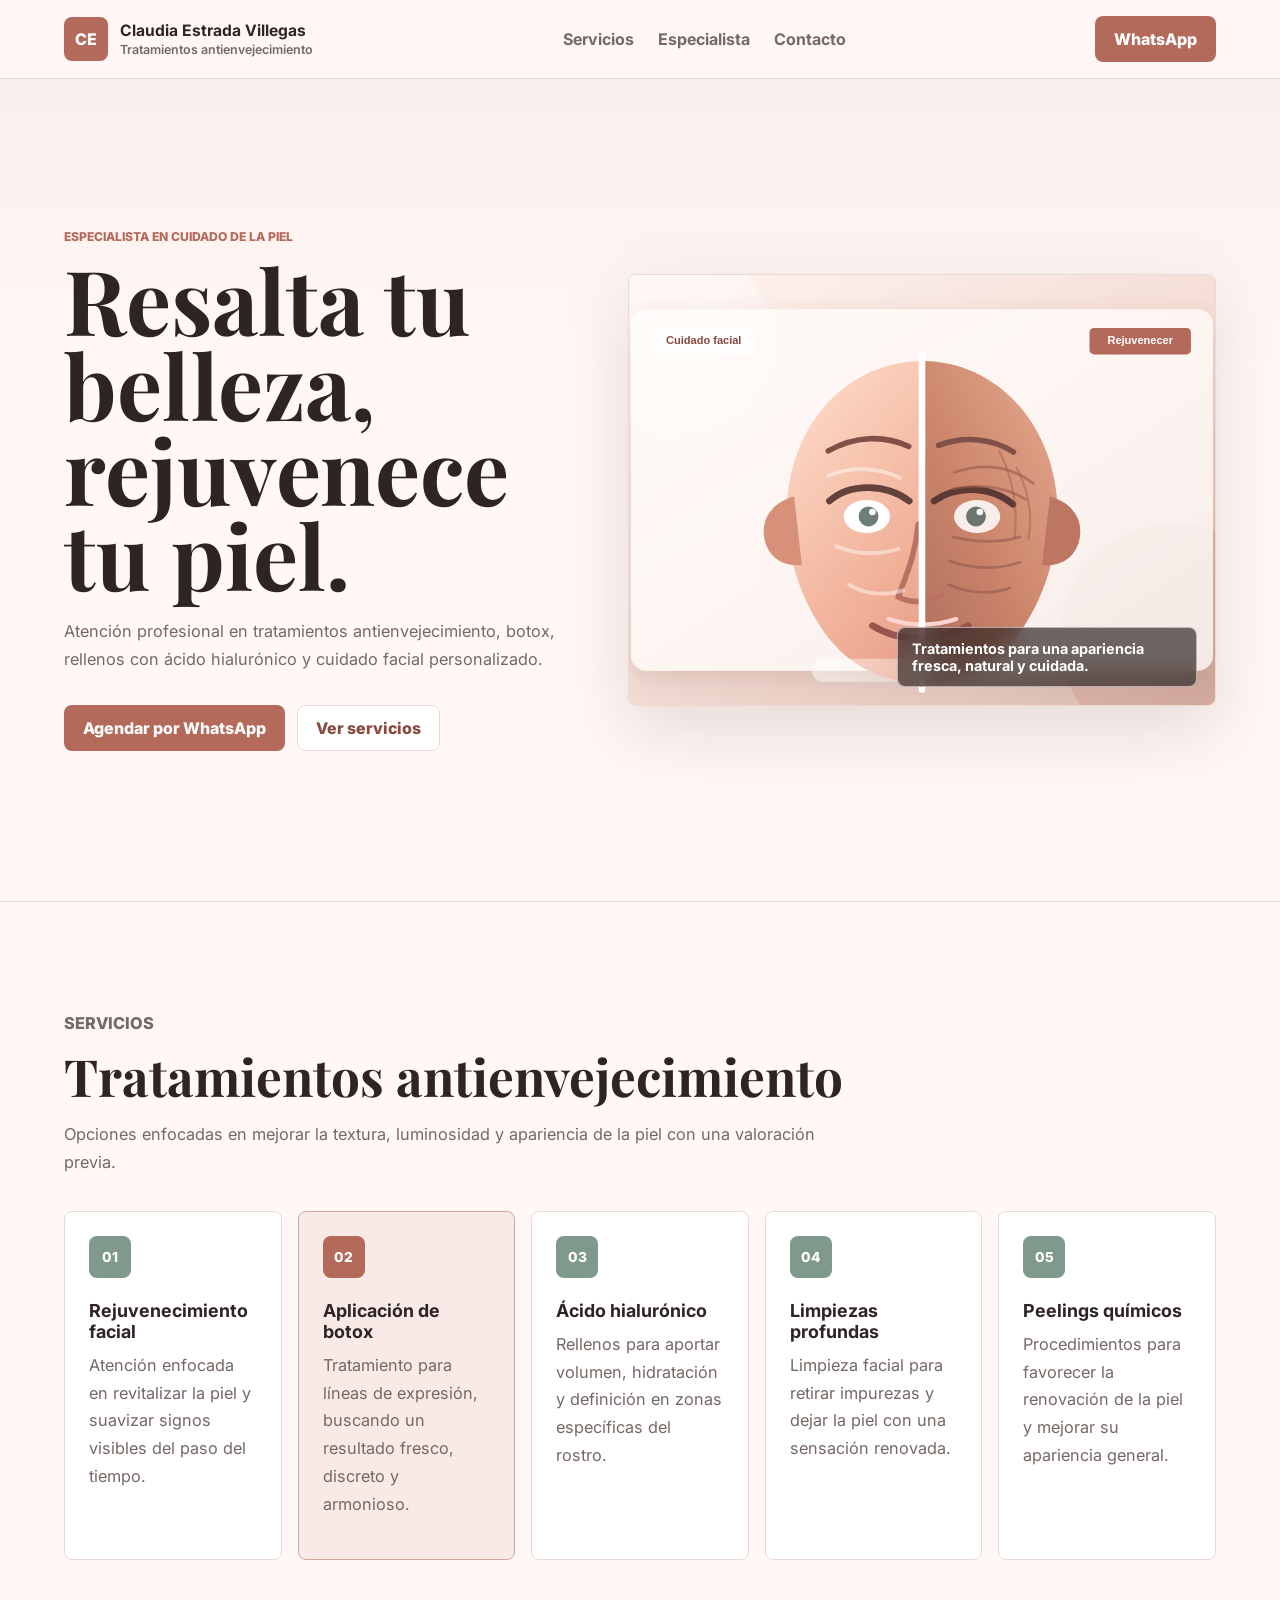
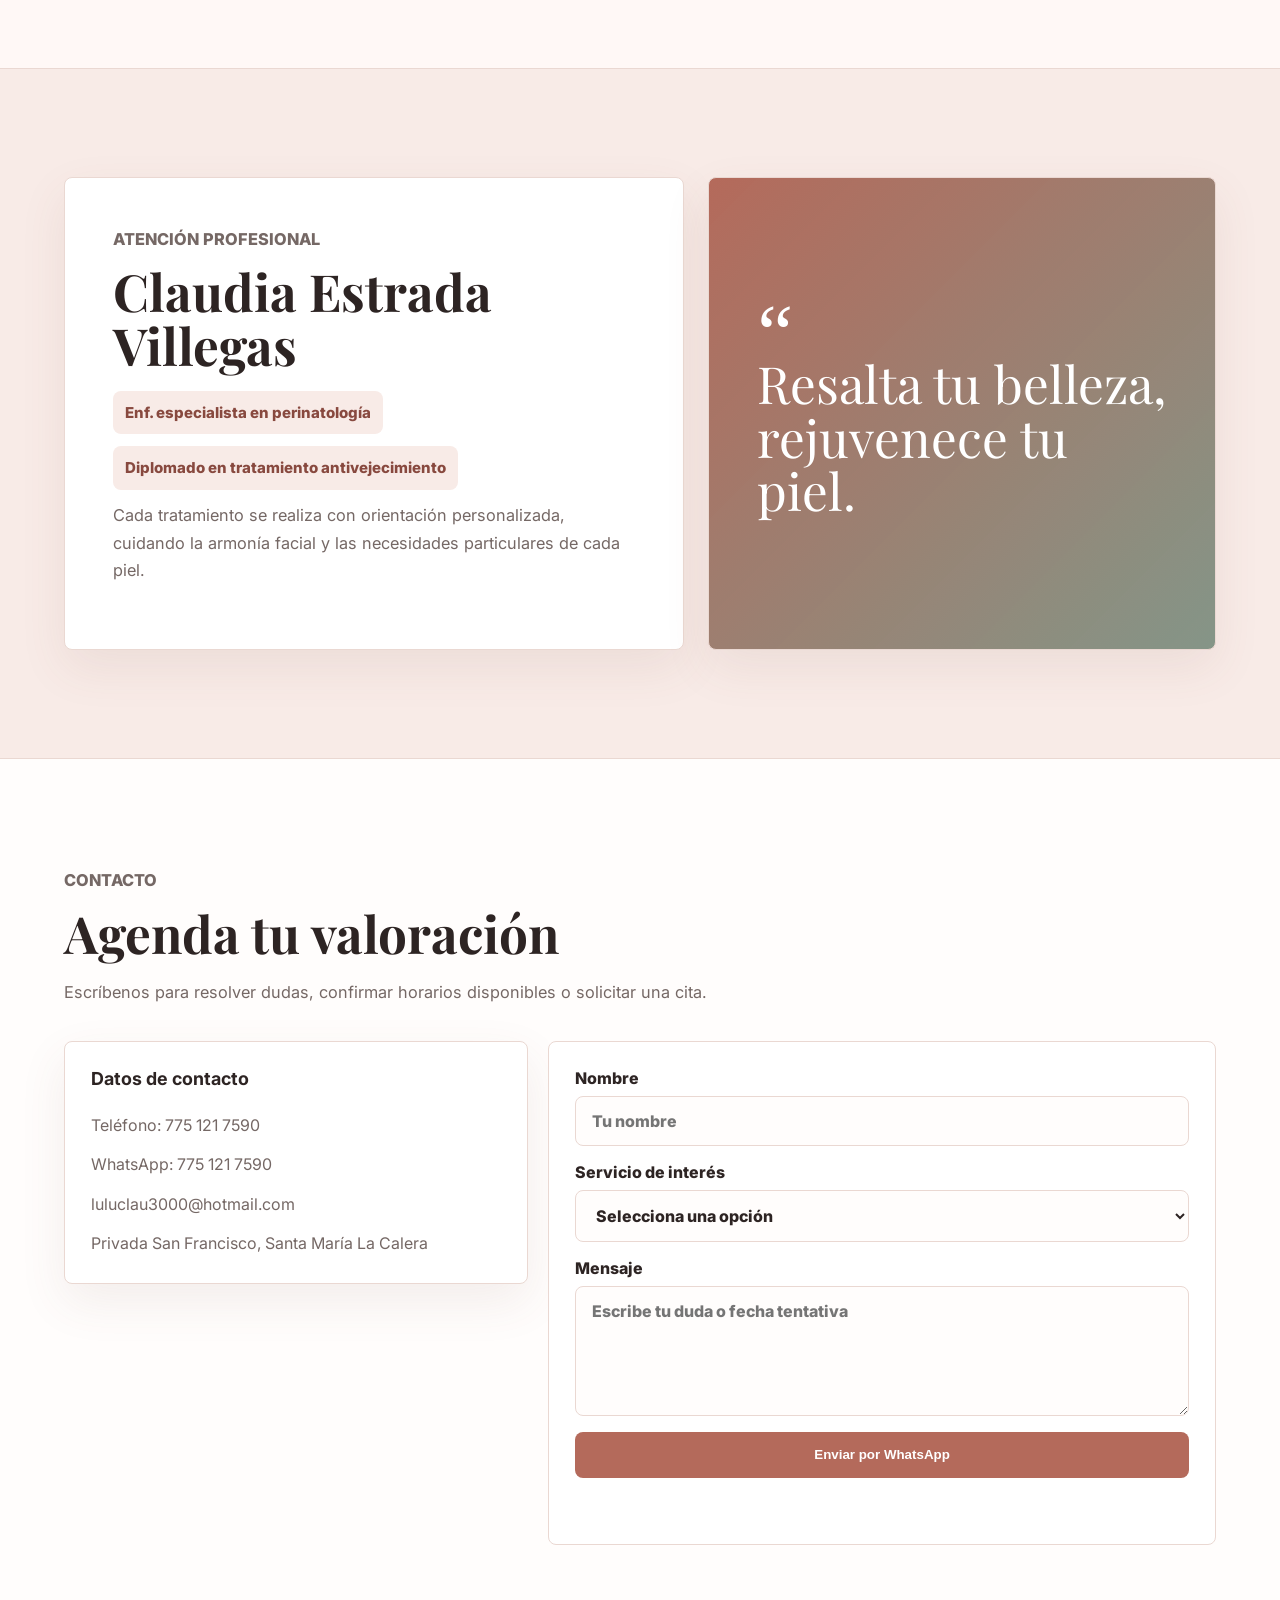
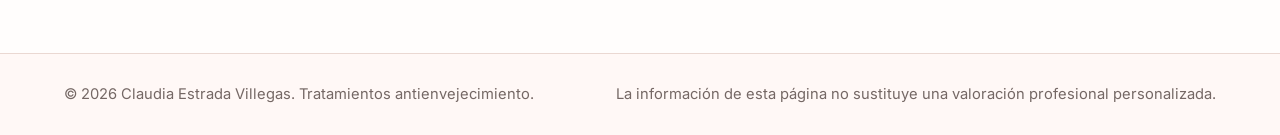
==== index.html @ e7568355 "Initial commit - Baruch Skincare website" ====
<!DOCTYPE html>
<html lang="es">
<head>
  <meta charset="UTF-8">
  <meta name="viewport" content="width=device-width, initial-scale=1.0">
  <title>Claudia Estrada Villegas | Tratamientos Antienvejecimiento</title>
  <link rel="preconnect" href="https://fonts.googleapis.com">
  <link rel="preconnect" href="https://fonts.gstatic.com" crossorigin>
  <link href="https://fonts.googleapis.com/css2?family=Inter:wght@400;500;600;700;800&family=Playfair+Display:wght@700&display=swap" rel="stylesheet">
  <link rel="stylesheet" href="styles.css">
</head>
<body>
  <header class="site-header">
    <a class="brand" href="#inicio" aria-label="Ir al inicio">
      <span class="brand-mark">CE</span>
      <span>
        <strong>Claudia Estrada Villegas</strong>
        <small>Tratamientos antienvejecimiento</small>
      </span>
    </a>

    <nav class="nav" aria-label="Navegación principal">
      <a href="#servicios">Servicios</a>
      <a href="#especialista">Especialista</a>
      <a href="#contacto">Contacto</a>
    </nav>

    <a class="header-action" href="https://wa.me/527751217590" target="_blank" rel="noopener">WhatsApp</a>
  </header>

  <main>
    <section class="hero" id="inicio">
      <div class="hero-content">
        <p class="eyebrow">Especialista en cuidado de la piel</p>
        <h1>Resalta tu belleza, rejuvenece tu piel.</h1>
        <p class="hero-copy">
          Atención profesional en tratamientos antienvejecimiento, botox, rellenos con ácido hialurónico y cuidado facial personalizado.
        </p>
        <div class="hero-actions">
          <a class="button primary" href="https://wa.me/527751217590" target="_blank" rel="noopener">Agendar por WhatsApp</a>
          <a class="button secondary" href="#servicios">Ver servicios</a>
        </div>
      </div>

      <figure class="hero-image">
        <img src="assets/botox-comparativo.svg" alt="Comparación visual de rejuvenecimiento facial y cuidado antienvejecimiento">
        <figcaption>Tratamientos para una apariencia fresca, natural y cuidada.</figcaption>
      </figure>
    </section>

    <section class="section services" id="servicios">
      <div class="section-heading">
        <p class="eyebrow">Servicios</p>
        <h2>Tratamientos antienvejecimiento</h2>
        <p>Opciones enfocadas en mejorar la textura, luminosidad y apariencia de la piel con una valoración previa.</p>
      </div>

      <div class="cards">
        <article class="card">
          <span class="card-icon">01</span>
          <h3>Rejuvenecimiento facial</h3>
          <p>Atención enfocada en revitalizar la piel y suavizar signos visibles del paso del tiempo.</p>
        </article>
        <article class="card featured">
          <span class="card-icon">02</span>
          <h3>Aplicación de botox</h3>
          <p>Tratamiento para líneas de expresión, buscando un resultado fresco, discreto y armonioso.</p>
        </article>
        <article class="card">
          <span class="card-icon">03</span>
          <h3>Ácido hialurónico</h3>
          <p>Rellenos para aportar volumen, hidratación y definición en zonas específicas del rostro.</p>
        </article>
        <article class="card">
          <span class="card-icon">04</span>
          <h3>Limpiezas profundas</h3>
          <p>Limpieza facial para retirar impurezas y dejar la piel con una sensación renovada.</p>
        </article>
        <article class="card">
          <span class="card-icon">05</span>
          <h3>Peelings químicos</h3>
          <p>Procedimientos para favorecer la renovación de la piel y mejorar su apariencia general.</p>
        </article>
      </div>
    </section>

    <section class="section specialist" id="especialista">
      <div class="specialist-panel">
        <p class="eyebrow">Atención profesional</p>
        <h2>Claudia Estrada Villegas</h2>
        <p class="credential">Enf. especialista en perinatología</p>
        <p class="credential">Diplomado en tratamiento antivejecimiento</p>
        <p>
          Cada tratamiento se realiza con orientación personalizada, cuidando la armonía facial y las necesidades particulares de cada piel.
        </p>
      </div>

      <div class="quote-panel">
        <span>“</span>
        <p>Resalta tu belleza, rejuvenece tu piel.</p>
      </div>
    </section>

    <section class="section contact" id="contacto">
      <div class="section-heading">
        <p class="eyebrow">Contacto</p>
        <h2>Agenda tu valoración</h2>
        <p>Escríbenos para resolver dudas, confirmar horarios disponibles o solicitar una cita.</p>
      </div>

      <div class="contact-grid">
        <div class="contact-card">
          <h3>Datos de contacto</h3>
          <a href="tel:7751217590">Teléfono: 775 121 7590</a>
          <a href="https://wa.me/527751217590" target="_blank" rel="noopener">WhatsApp: 775 121 7590</a>
          <a href="mailto:luluclau3000@hotmail.com">luluclau3000@hotmail.com</a>
          <p>Privada San Francisco, Santa María La Calera</p>
        </div>

        <form class="contact-form">
          <label>
            Nombre
            <input type="text" name="nombre" placeholder="Tu nombre" required>
          </label>
          <label>
            Servicio de interés
            <select name="servicio" required>
              <option value="">Selecciona una opción</option>
              <option>Aplicación de botox</option>
              <option>Rellenos con ácido hialurónico</option>
              <option>Limpieza facial profunda</option>
              <option>Peeling químico</option>
              <option>Rejuvenecimiento facial</option>
            </select>
          </label>
          <label>
            Mensaje
            <textarea name="mensaje" rows="5" placeholder="Escribe tu duda o fecha tentativa"></textarea>
          </label>
          <button class="button primary" type="submit">Enviar por WhatsApp</button>
          <p class="form-note" role="status"></p>
        </form>
      </div>
    </section>
  </main>

  <footer class="footer">
    <p>© 2026 Claudia Estrada Villegas. Tratamientos antienvejecimiento.</p>
    <p>La información de esta página no sustituye una valoración profesional personalizada.</p>
  </footer>

  <script src="script.js"></script>
</body>
</html>
---- styles.css ----
:root {
  --bg: #fff8f6;
  --surface: #ffffff;
  --surface-soft: #f8ebe7;
  --text: #2d2423;
  --muted: #756865;
  --line: #ead8d2;
  --primary: #b46a5b;
  --primary-dark: #88493f;
  --accent: #d9a86c;
  --sage: #7f9a8c;
  --shadow: 0 24px 70px rgba(117, 77, 67, 0.18);
}

* {
  box-sizing: border-box;
}

html {
  scroll-behavior: smooth;
}

body {
  margin: 0;
  font-family: "Inter", Arial, sans-serif;
  color: var(--text);
  background:
    linear-gradient(180deg, rgba(248, 235, 231, 0.9), transparent 360px),
    var(--bg);
}

a {
  color: inherit;
  text-decoration: none;
}

img {
  display: block;
  max-width: 100%;
}

.site-header {
  position: sticky;
  top: 0;
  z-index: 10;
  display: flex;
  align-items: center;
  justify-content: space-between;
  gap: 22px;
  padding: 16px clamp(18px, 5vw, 72px);
  background: rgba(255, 248, 246, 0.88);
  border-bottom: 1px solid var(--line);
  backdrop-filter: blur(16px);
}

.brand {
  display: inline-flex;
  align-items: center;
  gap: 12px;
  min-width: 0;
}

.brand-mark {
  display: grid;
  flex: 0 0 auto;
  width: 44px;
  height: 44px;
  place-items: center;
  border-radius: 8px;
  color: #ffffff;
  background: var(--primary);
  font-weight: 800;
}

.brand strong,
.brand small {
  display: block;
}

.brand strong {
  font-size: 0.98rem;
}

.brand small {
  margin-top: 2px;
  color: var(--muted);
  font-size: 0.78rem;
  font-weight: 600;
}

.nav {
  display: flex;
  gap: 24px;
  color: var(--muted);
  font-weight: 700;
}

.nav a:hover {
  color: var(--primary-dark);
}

.header-action,
.button {
  display: inline-flex;
  align-items: center;
  justify-content: center;
  min-height: 46px;
  padding: 0 18px;
  border: 1px solid transparent;
  border-radius: 8px;
  font-weight: 800;
  cursor: pointer;
}

.header-action,
.button.primary {
  color: #ffffff;
  background: var(--primary);
}

.header-action:hover,
.button.primary:hover {
  background: var(--primary-dark);
}

.button.secondary {
  color: var(--primary-dark);
  background: var(--surface);
  border-color: var(--line);
}

.hero {
  display: grid;
  grid-template-columns: minmax(0, 0.92fr) minmax(310px, 1.08fr);
  gap: clamp(28px, 5vw, 70px);
  align-items: center;
  min-height: calc(100vh - 78px);
  padding: clamp(48px, 8vw, 96px) clamp(18px, 5vw, 72px);
}

.hero-content {
  max-width: 680px;
}

.eyebrow {
  margin: 0 0 12px;
  color: var(--primary);
  font-size: 0.76rem;
  font-weight: 800;
  letter-spacing: 0;
  text-transform: uppercase;
}

h1,
h2,
h3,
p {
  margin-top: 0;
}

h1,
h2 {
  font-family: "Playfair Display", Georgia, serif;
  color: var(--text);
  letter-spacing: 0;
}

h1 {
  max-width: 760px;
  margin-bottom: 22px;
  font-size: clamp(3rem, 7vw, 6rem);
  line-height: 0.95;
}

h2 {
  margin-bottom: 18px;
  font-size: clamp(2rem, 4vw, 3.4rem);
  line-height: 1.05;
}

h3 {
  margin-bottom: 10px;
  font-size: 1.12rem;
}

.hero-copy,
.section-heading p,
.specialist-panel p,
.card p,
.footer p {
  color: var(--muted);
  font-size: 1.02rem;
  line-height: 1.7;
}

.hero-actions {
  display: flex;
  flex-wrap: wrap;
  gap: 12px;
  margin-top: 32px;
}

.hero-image {
  position: relative;
  margin: 0;
  overflow: hidden;
  border: 1px solid var(--line);
  border-radius: 8px;
  background: var(--surface);
  box-shadow: var(--shadow);
}

.hero-image img {
  width: 100%;
  min-height: 430px;
  object-fit: cover;
}

.hero-image figcaption {
  position: absolute;
  right: 18px;
  bottom: 18px;
  max-width: 300px;
  padding: 12px 14px;
  border: 1px solid rgba(255, 255, 255, 0.55);
  border-radius: 8px;
  color: #ffffff;
  background: rgba(45, 36, 35, 0.68);
  font-size: 0.9rem;
  font-weight: 700;
  backdrop-filter: blur(10px);
}

.section {
  padding: clamp(64px, 9vw, 108px) clamp(18px, 5vw, 72px);
  border-top: 1px solid var(--line);
}

.section-heading {
  max-width: 780px;
  margin-bottom: 34px;
}

.cards {
  display: grid;
  grid-template-columns: repeat(5, minmax(0, 1fr));
  gap: 16px;
}

.card {
  min-height: 238px;
  padding: 24px;
  border: 1px solid var(--line);
  border-radius: 8px;
  background: var(--surface);
}

.card.featured {
  background: var(--surface-soft);
  border-color: color-mix(in srgb, var(--primary) 44%, var(--line));
}

.card-icon {
  display: inline-grid;
  width: 42px;
  height: 42px;
  margin-bottom: 22px;
  place-items: center;
  border-radius: 8px;
  color: #ffffff;
  background: var(--sage);
  font-size: 0.86rem;
  font-weight: 800;
}

.featured .card-icon {
  background: var(--primary);
}

.specialist {
  display: grid;
  grid-template-columns: 1.1fr 0.9fr;
  gap: 24px;
  align-items: stretch;
  background: var(--surface-soft);
}

.specialist-panel,
.quote-panel,
.contact-card {
  border: 1px solid var(--line);
  border-radius: 8px;
  background: var(--surface);
  box-shadow: 0 18px 48px rgba(117, 77, 67, 0.09);
}

.specialist-panel {
  padding: clamp(28px, 5vw, 48px);
}

.credential {
  display: inline-flex;
  margin: 0 8px 12px 0;
  padding: 9px 12px;
  border-radius: 8px;
  color: var(--primary-dark) !important;
  background: var(--surface-soft);
  font-size: 0.94rem !important;
  font-weight: 800;
}

.quote-panel {
  display: grid;
  align-content: center;
  min-height: 300px;
  padding: clamp(28px, 5vw, 48px);
  color: #ffffff;
  background:
    linear-gradient(135deg, rgba(180, 106, 91, 0.94), rgba(127, 154, 140, 0.9)),
    var(--primary);
}

.quote-panel span {
  font-family: Georgia, serif;
  font-size: 5rem;
  line-height: 0.6;
}

.quote-panel p {
  margin: 0;
  font-family: "Playfair Display", Georgia, serif;
  font-size: clamp(2rem, 4vw, 3.4rem);
  line-height: 1.05;
}

.contact {
  background: #fffdfc;
}

.contact-grid {
  display: grid;
  grid-template-columns: 0.82fr 1.18fr;
  gap: 20px;
  align-items: start;
}

.contact-card,
.contact-form {
  padding: 26px;
}

.contact-card {
  display: grid;
  gap: 14px;
}

.contact-card a,
.contact-card p {
  margin: 0;
  color: var(--muted);
  line-height: 1.6;
}

.contact-card a:hover {
  color: var(--primary-dark);
}

.contact-form {
  display: grid;
  gap: 16px;
  border: 1px solid var(--line);
  border-radius: 8px;
  background: var(--surface);
}

label {
  display: grid;
  gap: 8px;
  color: var(--text);
  font-weight: 800;
}

input,
select,
textarea {
  width: 100%;
  border: 1px solid var(--line);
  border-radius: 8px;
  padding: 14px 16px;
  color: var(--text);
  background: #fffdfc;
  font: inherit;
}

textarea {
  resize: vertical;
}

.form-note {
  min-height: 24px;
  margin: 0;
  color: var(--primary-dark);
  font-weight: 800;
}

.footer {
  display: flex;
  flex-wrap: wrap;
  justify-content: space-between;
  gap: 14px;
  padding: 28px clamp(18px, 5vw, 72px);
  border-top: 1px solid var(--line);
}

.footer p {
  margin: 0;
  font-size: 0.92rem;
}

@media (max-width: 1080px) {
  .cards {
    grid-template-columns: repeat(2, minmax(0, 1fr));
  }
}

@media (max-width: 860px) {
  .site-header {
    align-items: flex-start;
  }

  .nav {
    display: none;
  }

  .hero,
  .specialist,
  .contact-grid {
    grid-template-columns: 1fr;
  }

  .hero {
    min-height: auto;
  }

  .hero-image img {
    min-height: 330px;
  }
}

@media (max-width: 560px) {
  .site-header {
    gap: 12px;
  }

  .brand small {
    display: none;
  }

  .header-action {
    min-height: 40px;
    padding: 0 12px;
    font-size: 0.86rem;
  }

  .cards {
    grid-template-columns: 1fr;
  }

  .hero-actions,
  .button {
    width: 100%;
  }

  .hero-image figcaption {
    position: static;
    max-width: none;
    border: 0;
    border-radius: 0;
    background: var(--primary);
  }
}
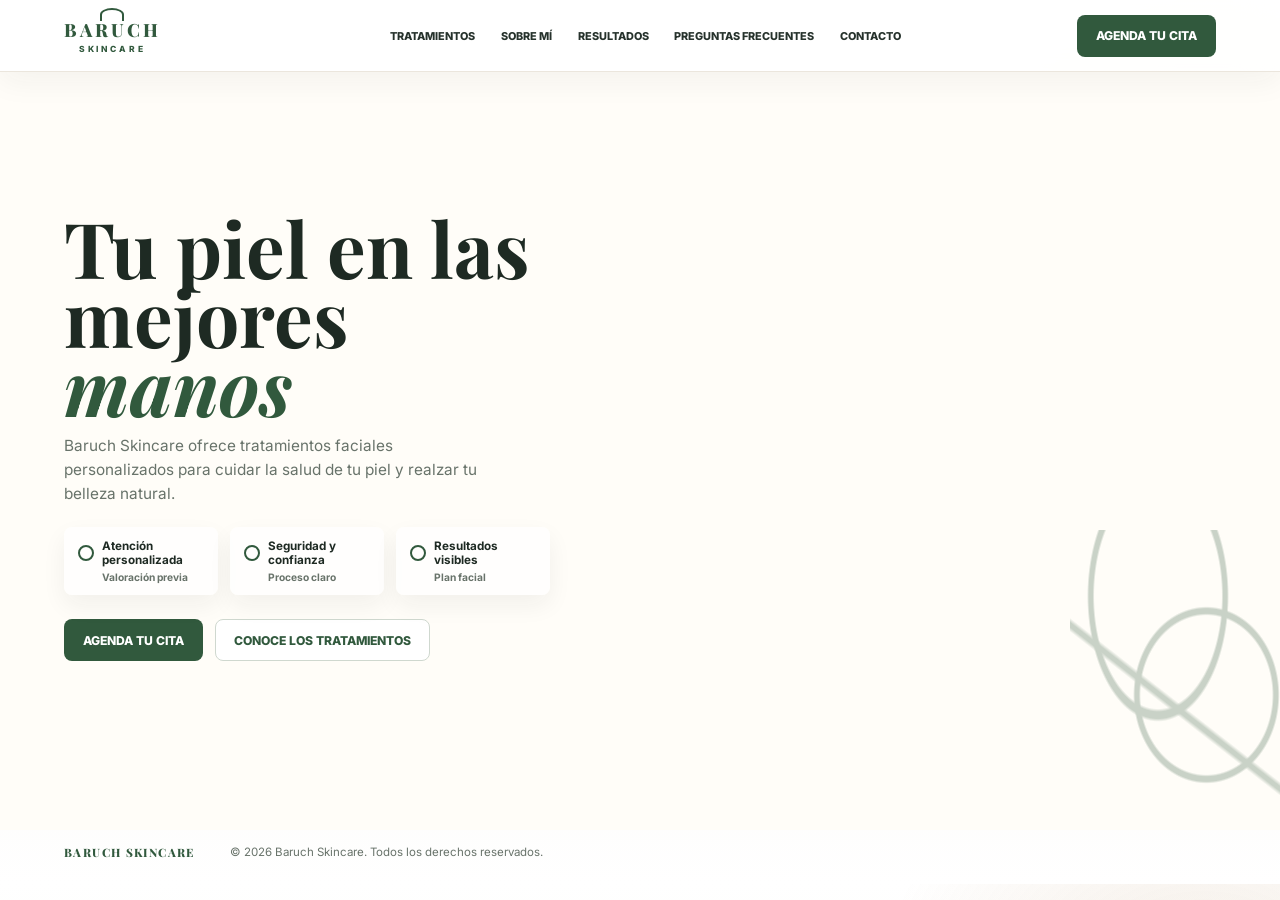
==== commit 290d7a55: "mejoras" ====
--- a/index.html
+++ b/index.html
@@ -3,152 +3,74 @@
 <head>
   <meta charset="UTF-8">
   <meta name="viewport" content="width=device-width, initial-scale=1.0">
-  <title>Claudia Estrada Villegas | Tratamientos Antienvejecimiento</title>
+  <title>Baruch Skincare | Inicio</title>
   <link rel="preconnect" href="https://fonts.googleapis.com">
   <link rel="preconnect" href="https://fonts.gstatic.com" crossorigin>
-  <link href="https://fonts.googleapis.com/css2?family=Inter:wght@400;500;600;700;800&family=Playfair+Display:wght@700&display=swap" rel="stylesheet">
-  <link rel="stylesheet" href="styles.css">
+  <link href="https://fonts.googleapis.com/css2?family=Inter:wght@400;500;600;700;800&family=Playfair+Display:wght@600;700;800&display=swap" rel="stylesheet">
+  <link rel="stylesheet" href="styles.css?v=20260628">
 </head>
 <body>
   <header class="site-header">
-    <a class="brand" href="#inicio" aria-label="Ir al inicio">
-      <span class="brand-mark">CE</span>
-      <span>
-        <strong>Claudia Estrada Villegas</strong>
-        <small>Tratamientos antienvejecimiento</small>
-      </span>
+    <a class="brand" href="index.html" aria-label="Ir al inicio">
+      <span class="brand-leaf">BARUCH</span>
+      <small>SKINCARE</small>
     </a>
 
-    <nav class="nav" aria-label="Navegación principal">
-      <a href="#servicios">Servicios</a>
-      <a href="#especialista">Especialista</a>
-      <a href="#contacto">Contacto</a>
+    <button class="menu-toggle" type="button" aria-expanded="false" aria-controls="site-nav">
+      <span></span>
+      <span></span>
+      <span></span>
+      <span class="menu-toggle-text">Menú</span>
+    </button>
+
+    <nav class="nav" id="site-nav" aria-label="Navegación principal">
+      <a href="tratamientos.html">Tratamientos</a>
+      <a href="sobre-mi.html">Sobre mí</a>
+      <a href="resultados.html">Resultados</a>
+      <a href="preguntas.html">Preguntas frecuentes</a>
+      <a href="contacto.html">Contacto</a>
     </nav>
 
-    <a class="header-action" href="https://wa.me/527751217590" target="_blank" rel="noopener">WhatsApp</a>
+    <a class="header-action" href="https://wa.me/527751217590" target="_blank" rel="noopener">Agenda tu cita</a>
   </header>
 
   <main>
-    <section class="hero" id="inicio">
-      <div class="hero-content">
-        <p class="eyebrow">Especialista en cuidado de la piel</p>
-        <h1>Resalta tu belleza, rejuvenece tu piel.</h1>
-        <p class="hero-copy">
-          Atención profesional en tratamientos antienvejecimiento, botox, rellenos con ácido hialurónico y cuidado facial personalizado.
+    <section class="hero home-hero" id="inicio">
+      <div class="hero-copy">
+        <h1>Tu piel en las mejores <span>manos</span></h1>
+        <p>
+          Baruch Skincare ofrece tratamientos faciales personalizados para cuidar la salud de tu piel y realzar tu belleza natural.
         </p>
+
+        <div class="hero-benefits" aria-label="Beneficios principales">
+          <article>
+            <strong>Atención personalizada</strong>
+            <span>Valoración previa</span>
+          </article>
+          <article>
+            <strong>Seguridad y confianza</strong>
+            <span>Proceso claro</span>
+          </article>
+          <article>
+            <strong>Resultados visibles</strong>
+            <span>Plan facial</span>
+          </article>
+        </div>
+
         <div class="hero-actions">
-          <a class="button primary" href="https://wa.me/527751217590" target="_blank" rel="noopener">Agendar por WhatsApp</a>
-          <a class="button secondary" href="#servicios">Ver servicios</a>
+          <a class="button primary" href="contacto.html">Agenda tu cita</a>
+          <a class="button secondary" href="tratamientos.html">Conoce los tratamientos</a>
         </div>
       </div>
 
-      <figure class="hero-image">
-        <img src="assets/botox-comparativo.svg" alt="Comparación visual de rejuvenecimiento facial y cuidado antienvejecimiento">
-        <figcaption>Tratamientos para una apariencia fresca, natural y cuidada.</figcaption>
-      </figure>
-    </section>
-
-    <section class="section services" id="servicios">
-      <div class="section-heading">
-        <p class="eyebrow">Servicios</p>
-        <h2>Tratamientos antienvejecimiento</h2>
-        <p>Opciones enfocadas en mejorar la textura, luminosidad y apariencia de la piel con una valoración previa.</p>
-      </div>
-
-      <div class="cards">
-        <article class="card">
-          <span class="card-icon">01</span>
-          <h3>Rejuvenecimiento facial</h3>
-          <p>Atención enfocada en revitalizar la piel y suavizar signos visibles del paso del tiempo.</p>
-        </article>
-        <article class="card featured">
-          <span class="card-icon">02</span>
-          <h3>Aplicación de botox</h3>
-          <p>Tratamiento para líneas de expresión, buscando un resultado fresco, discreto y armonioso.</p>
-        </article>
-        <article class="card">
-          <span class="card-icon">03</span>
-          <h3>Ácido hialurónico</h3>
-          <p>Rellenos para aportar volumen, hidratación y definición en zonas específicas del rostro.</p>
-        </article>
-        <article class="card">
-          <span class="card-icon">04</span>
-          <h3>Limpiezas profundas</h3>
-          <p>Limpieza facial para retirar impurezas y dejar la piel con una sensación renovada.</p>
-        </article>
-        <article class="card">
-          <span class="card-icon">05</span>
-          <h3>Peelings químicos</h3>
-          <p>Procedimientos para favorecer la renovación de la piel y mejorar su apariencia general.</p>
-        </article>
-      </div>
-    </section>
-
-    <section class="section specialist" id="especialista">
-      <div class="specialist-panel">
-        <p class="eyebrow">Atención profesional</p>
-        <h2>Claudia Estrada Villegas</h2>
-        <p class="credential">Enf. especialista en perinatología</p>
-        <p class="credential">Diplomado en tratamiento antivejecimiento</p>
-        <p>
-          Cada tratamiento se realiza con orientación personalizada, cuidando la armonía facial y las necesidades particulares de cada piel.
-        </p>
-      </div>
-
-      <div class="quote-panel">
-        <span>“</span>
-        <p>Resalta tu belleza, rejuvenece tu piel.</p>
-      </div>
-    </section>
-
-    <section class="section contact" id="contacto">
-      <div class="section-heading">
-        <p class="eyebrow">Contacto</p>
-        <h2>Agenda tu valoración</h2>
-        <p>Escríbenos para resolver dudas, confirmar horarios disponibles o solicitar una cita.</p>
-      </div>
-
-      <div class="contact-grid">
-        <div class="contact-card">
-          <h3>Datos de contacto</h3>
-          <a href="tel:7751217590">Teléfono: 775 121 7590</a>
-          <a href="https://wa.me/527751217590" target="_blank" rel="noopener">WhatsApp: 775 121 7590</a>
-          <a href="mailto:luluclau3000@hotmail.com">luluclau3000@hotmail.com</a>
-          <p>Privada San Francisco, Santa María La Calera</p>
-        </div>
-
-        <form class="contact-form">
-          <label>
-            Nombre
-            <input type="text" name="nombre" placeholder="Tu nombre" required>
-          </label>
-          <label>
-            Servicio de interés
-            <select name="servicio" required>
-              <option value="">Selecciona una opción</option>
-              <option>Aplicación de botox</option>
-              <option>Rellenos con ácido hialurónico</option>
-              <option>Limpieza facial profunda</option>
-              <option>Peeling químico</option>
-              <option>Rejuvenecimiento facial</option>
-            </select>
-          </label>
-          <label>
-            Mensaje
-            <textarea name="mensaje" rows="5" placeholder="Escribe tu duda o fecha tentativa"></textarea>
-          </label>
-          <button class="button primary" type="submit">Enviar por WhatsApp</button>
-          <p class="form-note" role="status"></p>
-        </form>
-      </div>
+      <div class="hero-portrait" aria-label="Persona con piel facial cuidada"></div>
     </section>
   </main>
 
   <footer class="footer">
-    <p>© 2026 Claudia Estrada Villegas. Tratamientos antienvejecimiento.</p>
-    <p>La información de esta página no sustituye una valoración profesional personalizada.</p>
+    <span>BARUCH SKINCARE</span>
+    <p>© 2026 Baruch Skincare. Todos los derechos reservados.</p>
   </footer>
-
-  <script src="script.js"></script>
+  <script src="script.js?v=20260628"></script>
 </body>
 </html>
--- a/styles.css
+++ b/styles.css
@@ -1,15 +1,15 @@
 :root {
-  --bg: #fff8f6;
+  --bg: #f6f3ec;
+  --paper: #fffdf8;
   --surface: #ffffff;
-  --surface-soft: #f8ebe7;
-  --text: #2d2423;
-  --muted: #756865;
-  --line: #ead8d2;
-  --primary: #b46a5b;
-  --primary-dark: #88493f;
-  --accent: #d9a86c;
-  --sage: #7f9a8c;
-  --shadow: 0 24px 70px rgba(117, 77, 67, 0.18);
+  --surface-soft: #f1eee7;
+  --text: #1e2a23;
+  --muted: #68736a;
+  --line: #e7e1d6;
+  --green: #31593d;
+  --green-dark: #1f3d2a;
+  --gold: #b58955;
+  --shadow: 0 18px 55px rgba(31, 42, 35, 0.12);
 }
 
 * {
@@ -22,11 +22,11 @@
 
 body {
   margin: 0;
-  font-family: "Inter", Arial, sans-serif;
   color: var(--text);
   background:
-    linear-gradient(180deg, rgba(248, 235, 231, 0.9), transparent 360px),
-    var(--bg);
+    radial-gradient(circle at 94% 18%, rgba(181, 137, 85, 0.16), transparent 24%),
+    linear-gradient(180deg, #ffffff 0, var(--bg) 42%, #ffffff 100%);
+  font-family: "Inter", Arial, sans-serif;
 }
 
 a {
@@ -36,119 +36,244 @@
 
 img {
   display: block;
+  width: 100%;
   max-width: 100%;
 }
 
 .site-header {
   position: sticky;
   top: 0;
-  z-index: 10;
-  display: flex;
+  z-index: 20;
+  display: grid;
+  grid-template-columns: 150px 1fr auto;
   align-items: center;
-  justify-content: space-between;
   gap: 22px;
-  padding: 16px clamp(18px, 5vw, 72px);
-  background: rgba(255, 248, 246, 0.88);
-  border-bottom: 1px solid var(--line);
+  min-height: 72px;
+  padding: 10px clamp(20px, 5vw, 68px);
+  background: rgba(255, 255, 255, 0.94);
+  border-bottom: 1px solid rgba(231, 225, 214, 0.82);
+  box-shadow: 0 10px 30px rgba(31, 42, 35, 0.05);
   backdrop-filter: blur(16px);
 }
 
 .brand {
-  display: inline-flex;
-  align-items: center;
-  gap: 12px;
-  min-width: 0;
-}
-
-.brand-mark {
-  display: grid;
-  flex: 0 0 auto;
-  width: 44px;
-  height: 44px;
-  place-items: center;
-  border-radius: 8px;
-  color: #ffffff;
-  background: var(--primary);
+  display: grid;
+  justify-items: center;
+  gap: 2px;
+  width: fit-content;
+  color: var(--green);
+}
+
+.brand-leaf {
+  position: relative;
+  font-family: "Playfair Display", Georgia, serif;
+  font-size: 1.14rem;
   font-weight: 800;
-}
-
-.brand strong,
+  letter-spacing: 0.16em;
+}
+
+.brand-leaf::before {
+  content: "";
+  position: absolute;
+  top: -9px;
+  left: 50%;
+  width: 20px;
+  height: 11px;
+  border: 2px solid var(--green);
+  border-bottom: 0;
+  border-radius: 50% 50% 0 0;
+  transform: translateX(-50%);
+}
+
 .brand small {
-  display: block;
-}
-
-.brand strong {
-  font-size: 0.98rem;
-}
-
-.brand small {
-  margin-top: 2px;
-  color: var(--muted);
-  font-size: 0.78rem;
-  font-weight: 600;
+  font-size: 0.53rem;
+  font-weight: 800;
+  letter-spacing: 0.34em;
 }
 
 .nav {
   display: flex;
-  gap: 24px;
-  color: var(--muted);
-  font-weight: 700;
+  justify-content: center;
+  gap: clamp(12px, 2vw, 26px);
+  color: #26322c;
+  font-size: 0.68rem;
+  font-weight: 800;
+  text-transform: uppercase;
+}
+
+.nav a {
+  padding: 10px 0;
 }
 
 .nav a:hover {
-  color: var(--primary-dark);
-}
-
-.header-action,
-.button {
+  color: var(--green);
+}
+
+.nav a[aria-current="page"] {
+  color: var(--green);
+}
+
+.menu-toggle {
+  position: relative;
+  display: none;
+  align-items: center;
+  justify-content: center;
+  gap: 7px;
+  width: 58px;
+  height: 50px;
+  min-height: 50px;
+  padding: 0;
+  border: 1.5px solid var(--green-dark);
+  border-radius: 18px;
+  color: var(--green-dark);
+  background: #ffffff;
+  font: inherit;
+  font-size: 0.68rem;
+  font-weight: 800;
+  text-transform: uppercase;
+  cursor: pointer;
+  transition: color 180ms ease, background 180ms ease, border-color 180ms ease, box-shadow 180ms ease;
+}
+
+.menu-toggle::before {
+  content: "";
+  position: absolute;
+  top: 9px;
+  right: 10px;
+  width: 9px;
+  height: 9px;
+  border-radius: 50%;
+  background: var(--green-dark);
+  transition: background 180ms ease;
+}
+
+.menu-toggle::after {
+  content: "";
+  display: none;
+  color: var(--green-dark);
+  font-size: 1.9rem;
+  font-weight: 400;
+  line-height: 1;
+}
+
+.menu-toggle span:not(.menu-toggle-text) {
+  display: block;
+  width: 28px;
+  height: 3px;
+  border-radius: 999px;
+  background: var(--green-dark);
+  transition: background 180ms ease;
+}
+
+.menu-toggle-text {
+  position: absolute;
+  width: 1px;
+  height: 1px;
+  overflow: hidden;
+  clip: rect(0 0 0 0);
+  white-space: nowrap;
+}
+
+.menu-toggle:hover,
+.menu-toggle:focus-visible {
+  color: #ffffff;
+  background: var(--green-dark);
+  border-color: var(--green-dark);
+  box-shadow: 0 10px 24px rgba(31, 61, 42, 0.26);
+}
+
+.menu-toggle:hover::before,
+.menu-toggle:focus-visible::before,
+.menu-toggle:hover span:not(.menu-toggle-text),
+.menu-toggle:focus-visible span:not(.menu-toggle-text) {
+  background: #ffffff;
+}
+
+.button,
+.header-action {
   display: inline-flex;
   align-items: center;
   justify-content: center;
-  min-height: 46px;
+  min-height: 42px;
   padding: 0 18px;
   border: 1px solid transparent;
   border-radius: 8px;
-  font-weight: 800;
-  cursor: pointer;
-}
-
-.header-action,
-.button.primary {
-  color: #ffffff;
-  background: var(--primary);
-}
-
-.header-action:hover,
-.button.primary:hover {
-  background: var(--primary-dark);
-}
-
-.button.secondary {
-  color: var(--primary-dark);
-  background: var(--surface);
-  border-color: var(--line);
-}
-
-.hero {
-  display: grid;
-  grid-template-columns: minmax(0, 0.92fr) minmax(310px, 1.08fr);
-  gap: clamp(28px, 5vw, 70px);
-  align-items: center;
-  min-height: calc(100vh - 78px);
-  padding: clamp(48px, 8vw, 96px) clamp(18px, 5vw, 72px);
-}
-
-.hero-content {
-  max-width: 680px;
-}
-
-.eyebrow {
-  margin: 0 0 12px;
-  color: var(--primary);
+  font: inherit;
   font-size: 0.76rem;
   font-weight: 800;
-  letter-spacing: 0;
   text-transform: uppercase;
+  cursor: pointer;
+}
+
+.header-action,
+.button.primary,
+.button.compact {
+  color: #ffffff;
+  background: var(--green);
+}
+
+.header-action:hover,
+.button.primary:hover,
+.button.compact:hover {
+  background: var(--green-dark);
+}
+
+.button.secondary,
+.button.outline {
+  color: var(--green);
+  background: #ffffff;
+  border-color: #cfd8cf;
+}
+
+.button.light {
+  color: var(--green);
+  background: #ffffff;
+}
+
+.button.compact {
+  min-height: 34px;
+  padding: 0 16px;
+  margin: 22px auto 0;
+  font-size: 0.66rem;
+}
+
+.hero {
+  position: relative;
+  display: grid;
+  grid-template-columns: minmax(0, 0.86fr) minmax(360px, 1.14fr);
+  min-height: 470px;
+  overflow: hidden;
+  background:
+    linear-gradient(90deg, rgba(255, 253, 248, 0.98) 0 43%, rgba(255, 253, 248, 0.12) 66%),
+    url("https://images.unsplash.com/photo-1616394584738-fc6e612e71b9?auto=format&fit=crop&w=1500&q=88") right center / contain no-repeat,
+    var(--paper);
+}
+
+.home-hero {
+  min-height: calc(100vh - 142px);
+}
+
+.hero::after {
+  content: "";
+  position: absolute;
+  right: -10px;
+  bottom: 0;
+  width: 220px;
+  height: 300px;
+  opacity: 0.26;
+  background:
+    linear-gradient(38deg, transparent 42%, var(--green) 43% 44%, transparent 45%),
+    radial-gradient(ellipse at 40% 22%, transparent 34%, var(--green) 35% 37%, transparent 38%),
+    radial-gradient(ellipse at 62% 55%, transparent 34%, var(--green) 35% 37%, transparent 38%);
+  pointer-events: none;
+}
+
+.hero-copy {
+  position: relative;
+  z-index: 1;
+  align-self: center;
+  max-width: 560px;
+  padding: 58px 0 86px clamp(28px, 5vw, 72px);
 }
 
 h1,
@@ -161,321 +286,1634 @@
 h1,
 h2 {
   font-family: "Playfair Display", Georgia, serif;
+  letter-spacing: 0;
+}
+
+h1 {
+  max-width: 540px;
+  margin-bottom: 14px;
+  font-size: clamp(3rem, 6vw, 5.1rem);
+  line-height: 0.9;
+}
+
+h1 span {
+  display: block;
+  color: var(--green);
+  font-style: italic;
+}
+
+h2 {
+  margin-bottom: 10px;
+  font-size: clamp(1.75rem, 3.1vw, 2.7rem);
+  line-height: 1.02;
+}
+
+h2 em {
+  color: var(--green);
+  font-style: italic;
+}
+
+h3 {
+  margin-bottom: 7px;
+  font-size: 0.92rem;
+}
+
+p {
+  color: var(--muted);
+  line-height: 1.55;
+}
+
+.hero-copy > p {
+  max-width: 440px;
+  margin-bottom: 22px;
+  font-size: 0.96rem;
+}
+
+.hero-portrait {
+  min-height: 470px;
+}
+
+.hero-benefits {
+  display: grid;
+  grid-template-columns: repeat(3, minmax(0, 1fr));
+  gap: 12px;
+  max-width: 510px;
+  margin-bottom: 24px;
+}
+
+.hero-benefits article {
+  position: relative;
+  min-height: 58px;
+  padding: 12px 12px 12px 38px;
+  border-radius: 8px;
+  background: rgba(255, 255, 255, 0.72);
+  box-shadow: 0 10px 24px rgba(31, 42, 35, 0.06);
+}
+
+.hero-benefits article::before {
+  content: "";
+  position: absolute;
+  top: 18px;
+  left: 14px;
+  width: 12px;
+  height: 12px;
+  border: 2px solid var(--green);
+  border-radius: 50%;
+}
+
+.hero-benefits strong,
+.hero-benefits span {
+  display: block;
+}
+
+.hero-benefits strong {
   color: var(--text);
-  letter-spacing: 0;
-}
-
-h1 {
-  max-width: 760px;
-  margin-bottom: 22px;
-  font-size: clamp(3rem, 7vw, 6rem);
-  line-height: 0.95;
-}
-
-h2 {
-  margin-bottom: 18px;
-  font-size: clamp(2rem, 4vw, 3.4rem);
-  line-height: 1.05;
-}
-
-h3 {
-  margin-bottom: 10px;
-  font-size: 1.12rem;
-}
-
-.hero-copy,
-.section-heading p,
-.specialist-panel p,
-.card p,
-.footer p {
+  font-size: 0.73rem;
+  line-height: 1.2;
+}
+
+.hero-benefits span {
+  margin-top: 4px;
   color: var(--muted);
-  font-size: 1.02rem;
-  line-height: 1.7;
+  font-size: 0.64rem;
+  font-weight: 700;
 }
 
 .hero-actions {
   display: flex;
   flex-wrap: wrap;
   gap: 12px;
-  margin-top: 32px;
-}
-
-.hero-image {
-  position: relative;
-  margin: 0;
-  overflow: hidden;
+}
+
+.panel {
+  width: min(1160px, calc(100% - 48px));
+  margin: 0 auto;
+  padding: 24px clamp(18px, 3vw, 34px) 30px;
+  border: 1px solid rgba(231, 225, 214, 0.76);
+  border-radius: 8px;
+  background: rgba(255, 255, 255, 0.92);
+  box-shadow: var(--shadow);
+}
+
+.page-main {
+  min-height: calc(100vh - 142px);
+  padding: 42px 0 34px;
+}
+
+.page-hero,
+.page-section {
+  width: min(1040px, calc(100% - 48px));
+  margin: 0 auto;
+}
+
+.page-hero {
+  padding: 14px 0 28px;
+  text-align: center;
+}
+
+.page-hero h1,
+.page-section h1,
+.page-panel h1,
+.contact-page h1 {
+  margin-right: auto;
+  margin-left: auto;
+  font-size: clamp(2.4rem, 5vw, 4.15rem);
+}
+
+.page-hero > p {
+  max-width: 620px;
+  margin: 0 auto;
+}
+
+.page-panel {
+  margin-top: 0;
+}
+
+.treatments {
+  position: relative;
+  z-index: 3;
+  margin-top: -60px;
+}
+
+.page-panel.treatments,
+.page-panel.results {
+  margin-top: 0;
+}
+
+.section-heading {
+  margin: 0 auto 18px;
+  text-align: center;
+}
+
+.section-heading p,
+.eyebrow {
+  margin-bottom: 6px;
+  color: var(--green);
+  font-size: 0.62rem;
+  font-weight: 800;
+  letter-spacing: 0.32em;
+  text-transform: uppercase;
+}
+
+.cards {
+  display: grid;
+  grid-template-columns: repeat(5, minmax(0, 1fr));
+  gap: 16px;
+}
+
+.card,
+.result,
+.testimonial,
+.faq article,
+.info-list article {
   border: 1px solid var(--line);
   border-radius: 8px;
-  background: var(--surface);
-  box-shadow: var(--shadow);
-}
-
-.hero-image img {
-  width: 100%;
-  min-height: 430px;
+  background: #ffffff;
+  box-shadow: 0 12px 28px rgba(31, 42, 35, 0.07);
+}
+
+.card {
+  overflow: hidden;
+}
+
+.card img {
+  aspect-ratio: 1.28 / 1;
   object-fit: cover;
 }
 
-.hero-image figcaption {
+.card h3,
+.card p {
+  padding: 0 14px;
+}
+
+.card h3 {
+  margin: 14px 0 6px;
+  color: var(--green-dark);
+}
+
+.card p {
+  min-height: 54px;
+  margin-bottom: 16px;
+  font-size: 0.72rem;
+}
+
+.results {
+  margin-top: 24px;
+  background: var(--surface-soft);
+}
+
+.result-grid {
+  display: grid;
+  grid-template-columns: repeat(3, minmax(0, 1fr));
+  gap: 18px;
+}
+
+.result {
+  overflow: hidden;
+  background: #fffaf2;
+}
+
+.before-after {
+  position: relative;
+  display: grid;
+  grid-template-columns: 1fr 1fr;
+}
+
+.before-after::after {
+  content: "";
   position: absolute;
-  right: 18px;
-  bottom: 18px;
+  top: 0;
+  bottom: 0;
+  left: 50%;
+  width: 1px;
+  background: rgba(255, 255, 255, 0.9);
+}
+
+.before-after img {
+  height: 150px;
+  object-fit: cover;
+}
+
+.before-after img:first-child {
+  filter: saturate(0.82) contrast(0.92);
+}
+
+.before-after b {
+  position: absolute;
+  bottom: 8px;
+  padding: 4px 8px;
+  border-radius: 6px;
+  color: var(--green-dark);
+  background: rgba(255, 255, 255, 0.9);
+  font-size: 0.58rem;
+  line-height: 1;
+  text-transform: uppercase;
+}
+
+.before-after b:first-of-type {
+  left: 8px;
+}
+
+.before-after b:last-of-type {
+  left: calc(50% + 8px);
+}
+
+.result span {
+  display: block;
+  padding: 10px 14px;
+  color: var(--green-dark);
+  font-size: 0.78rem;
+  font-weight: 800;
+}
+
+.results-note {
+  margin: 14px 0 0;
+  text-align: center;
+  font-size: 0.72rem;
+}
+
+.about {
+  display: grid;
+  grid-template-columns: minmax(0, 1fr) minmax(320px, 0.86fr);
+  gap: clamp(24px, 6vw, 86px);
+  align-items: center;
+  width: min(1040px, calc(100% - 48px));
+  margin: 28px auto 0;
+  padding: 18px 0;
+}
+
+.about-copy {
+  max-width: 560px;
+  margin: 0 auto;
+  text-align: center;
+}
+
+.about-copy p:not(.eyebrow) {
+  margin-bottom: 22px;
+  font-size: 0.92rem;
+}
+
+.info-list {
+  display: grid;
+  gap: 12px;
+}
+
+.info-list article {
+  padding: 18px 18px 18px 52px;
+}
+
+.info-list h3 {
+  color: var(--green-dark);
+}
+
+.info-list p {
+  margin: 0;
+  font-size: 0.74rem;
+}
+
+.about-page-main {
+  position: relative;
+  overflow: hidden;
+  background:
+    linear-gradient(180deg, rgba(255, 253, 248, 0.9), rgba(247, 244, 238, 0.98)),
+    radial-gradient(circle at 7% 18%, rgba(49, 89, 61, 0.08), transparent 17%),
+    radial-gradient(circle at 88% 62%, rgba(181, 137, 85, 0.08), transparent 24%);
+}
+
+.about-page-main::before,
+.about-page-main::after {
+  content: "";
+  position: absolute;
+  pointer-events: none;
+}
+
+.about-page-main::before {
+  left: -38px;
+  bottom: 42px;
+  width: 185px;
+  height: 185px;
+  opacity: 0.44;
+  background:
+    radial-gradient(ellipse at 68% 44%, rgba(49, 89, 61, 0.86) 0 18%, transparent 19%),
+    radial-gradient(ellipse at 46% 60%, rgba(49, 89, 61, 0.78) 0 15%, transparent 16%),
+    radial-gradient(ellipse at 58% 76%, rgba(49, 89, 61, 0.68) 0 13%, transparent 14%),
+    linear-gradient(128deg, transparent 0 46%, rgba(49, 89, 61, 0.65) 47% 49%, transparent 50%);
+  filter: blur(0.2px);
+  transform: rotate(-22deg);
+}
+
+.about-page-main::after {
+  right: -80px;
+  bottom: -18px;
+  left: -80px;
+  height: 58px;
+  opacity: 0.5;
+  background:
+    linear-gradient(176deg, transparent 0 42%, rgba(181, 137, 85, 0.16) 43% 58%, transparent 59%),
+    linear-gradient(184deg, transparent 0 48%, rgba(49, 89, 61, 0.1) 49% 54%, transparent 55%);
+}
+
+.about-page {
+  position: relative;
+  z-index: 1;
+  grid-template-columns: minmax(390px, 0.98fr) minmax(430px, 1fr);
+  gap: clamp(58px, 9vw, 112px);
+  width: min(1120px, calc(100% - 64px));
+  min-height: 520px;
+  margin-top: 0;
+  padding: clamp(28px, 5vw, 58px) 0 54px;
+}
+
+.about-page .about-copy {
+  max-width: 520px;
+}
+
+.about-page .eyebrow {
+  margin-bottom: 16px;
+  color: var(--green-dark);
+  font-size: 0.68rem;
+  letter-spacing: 0.52em;
+}
+
+.about-page h1 {
+  max-width: 500px;
+  margin-bottom: 20px;
+  color: var(--green-dark);
+  font-size: clamp(4rem, 5.7vw, 5.65rem);
+  line-height: 0.88;
+}
+
+.about-page h1 span {
+  color: var(--green);
+}
+
+.about-divider {
+  position: relative;
+  width: 245px;
+  height: 25px;
+  margin: 0 auto 16px;
+}
+
+.about-divider::before,
+.about-divider::after {
+  content: "";
+  position: absolute;
+  top: 50%;
+  width: calc(50% - 24px);
+  height: 1px;
+  background: rgba(49, 89, 61, 0.2);
+}
+
+.about-divider::before {
+  left: 0;
+}
+
+.about-divider::after {
+  right: 0;
+}
+
+.about-divider {
+  background:
+    radial-gradient(ellipse at 52% 45%, transparent 0 27%, rgba(49, 89, 61, 0.7) 28% 34%, transparent 35%),
+    radial-gradient(ellipse at 45% 58%, transparent 0 24%, rgba(49, 89, 61, 0.7) 25% 31%, transparent 32%);
+  background-size: 32px 21px;
+  background-position: center;
+  background-repeat: no-repeat;
+}
+
+.about-page .about-copy p:not(.eyebrow) {
+  max-width: 520px;
+  margin: 0 auto 30px;
+  color: #43524a;
+  font-size: 1rem;
+  line-height: 1.55;
+}
+
+.about-cta {
+  gap: 12px;
+  min-width: 236px;
+  min-height: 50px;
+  border-color: rgba(49, 89, 61, 0.34);
+  color: var(--green-dark);
+  background: rgba(255, 255, 255, 0.56);
+  font-size: 0.75rem;
+}
+
+.about-cta svg {
+  width: 17px;
+  height: 17px;
+  fill: none;
+  stroke: currentColor;
+  stroke-linecap: round;
+  stroke-linejoin: round;
+  stroke-width: 2;
+  color: var(--green);
+}
+
+.about-feature-list {
+  gap: 13px;
+}
+
+.about-feature {
+  position: relative;
+  display: grid;
+  grid-template-columns: 70px 1fr;
+  align-items: center;
+  min-height: 109px;
+  padding: 17px 24px 17px 20px !important;
+  border: 1px solid rgba(231, 225, 214, 0.86);
+  border-radius: 8px;
+  background: rgba(255, 255, 255, 0.94);
+  box-shadow: 0 18px 42px rgba(31, 42, 35, 0.075);
+}
+
+.feature-icon {
+  display: grid;
+  width: 58px;
+  height: 58px;
+  place-items: center;
+  border-radius: 50%;
+  background: #f0eee7;
+  box-shadow: 0 8px 18px rgba(31, 42, 35, 0.06), inset 0 0 0 1px rgba(49, 89, 61, 0.04);
+}
+
+.feature-icon svg {
+  width: 38px;
+  height: 38px;
+  fill: none;
+  stroke: var(--green-dark);
+  stroke-linecap: round;
+  stroke-linejoin: round;
+  stroke-width: 2.1;
+}
+
+.feature-copy {
+  display: block;
+}
+
+.about-feature h3 {
+  margin-bottom: 5px;
+  color: var(--green-dark);
+  font-size: 1.03rem;
+  line-height: 1.15;
+}
+
+.about-feature p {
   max-width: 300px;
-  padding: 12px 14px;
-  border: 1px solid rgba(255, 255, 255, 0.55);
+  color: #5f6962;
+  font-size: 0.86rem;
+  line-height: 1.5;
+}
+
+.testimonials,
+.faq {
+  width: min(1040px, calc(100% - 48px));
+  margin: 26px auto 0;
+  padding: 10px 0;
+}
+
+.testimonial-grid,
+.faq-grid {
+  display: grid;
+  grid-template-columns: repeat(3, minmax(0, 1fr));
+  gap: 18px;
+}
+
+.testimonial {
+  min-height: 145px;
+  padding: 20px;
+}
+
+.testimonial span {
+  color: var(--gold);
+  font-size: 0.9rem;
+}
+
+.testimonial p,
+.faq p {
+  font-size: 0.76rem;
+}
+
+.testimonial strong {
+  display: block;
+  color: var(--green-dark);
+  font-size: 0.76rem;
+}
+
+.faq article {
+  padding: 20px;
+}
+
+.faq h3 {
+  color: var(--green-dark);
+}
+
+.faq-page-main {
+  position: relative;
+  overflow: hidden;
+  padding-top: 28px;
+  background:
+    linear-gradient(180deg, rgba(255, 253, 248, 0.94), rgba(247, 244, 238, 0.98)),
+    radial-gradient(circle at 8% 24%, rgba(49, 89, 61, 0.08), transparent 20%),
+    radial-gradient(circle at 92% 18%, rgba(49, 89, 61, 0.08), transparent 18%);
+}
+
+.faq-page-main::before,
+.faq-page-main::after {
+  content: "";
+  position: absolute;
+  top: 38px;
+  width: 185px;
+  height: 300px;
+  opacity: 0.28;
+  pointer-events: none;
+  background:
+    radial-gradient(ellipse at 52% 12%, rgba(49, 89, 61, 0.62) 0 9%, transparent 10%),
+    radial-gradient(ellipse at 42% 29%, rgba(49, 89, 61, 0.56) 0 10%, transparent 11%),
+    radial-gradient(ellipse at 59% 45%, rgba(49, 89, 61, 0.5) 0 10%, transparent 11%),
+    radial-gradient(ellipse at 43% 61%, rgba(49, 89, 61, 0.42) 0 11%, transparent 12%),
+    linear-gradient(106deg, transparent 0 48%, rgba(49, 89, 61, 0.52) 49% 50%, transparent 51%);
+  filter: blur(0.2px);
+}
+
+.faq-page-main::before {
+  left: -64px;
+  transform: rotate(20deg);
+}
+
+.faq-page-main::after {
+  right: -54px;
+  transform: scaleX(-1) rotate(17deg);
+}
+
+.faq-page {
+  position: relative;
+  z-index: 1;
+  width: min(1040px, calc(100% - 46px));
+  margin: 0 auto;
+  padding: 10px 0 16px;
+}
+
+.faq-heading {
+  margin: 0 auto 24px;
+  text-align: center;
+}
+
+.faq-heading p:first-child {
+  position: relative;
+  display: inline-flex;
+  align-items: center;
+  gap: 22px;
+  margin-bottom: 10px;
+  color: var(--green);
+  font-size: 0.72rem;
+  font-weight: 800;
+  letter-spacing: 0.42em;
+  text-transform: uppercase;
+}
+
+.faq-heading p:first-child::before,
+.faq-heading p:first-child::after {
+  content: "";
+  width: 78px;
+  height: 1px;
+  background: rgba(49, 89, 61, 0.16);
+}
+
+.faq-heading h1 {
+  max-width: none;
+  margin: 0 auto 14px;
+  color: var(--green-dark);
+  font-size: clamp(4rem, 6.7vw, 5.6rem);
+  line-height: 0.95;
+}
+
+.faq-heading h1 span {
+  display: inline;
+  color: var(--green);
+  font-style: italic;
+}
+
+.faq-intro {
+  margin: 0;
+  color: #737d76;
+  font-size: 1rem;
+  line-height: 1.55;
+}
+
+.faq-accordion {
+  display: grid;
+  gap: 10px;
+}
+
+.faq-accordion details {
+  border: 1px solid rgba(231, 225, 214, 0.92);
+  border-radius: 8px;
+  background: rgba(255, 255, 255, 0.95);
+  box-shadow: 0 10px 28px rgba(31, 42, 35, 0.07);
+  overflow: hidden;
+}
+
+.faq-accordion summary {
+  display: grid;
+  grid-template-columns: 42px 1fr 16px;
+  align-items: center;
+  min-height: 58px;
+  gap: 14px;
+  padding: 10px 20px 10px 18px;
+  color: var(--green-dark);
+  font-size: 0.98rem;
+  font-weight: 800;
+  cursor: pointer;
+  list-style: none;
+}
+
+.faq-accordion summary::-webkit-details-marker {
+  display: none;
+}
+
+.faq-accordion summary::after {
+  content: "";
+  width: 8px;
+  height: 8px;
+  justify-self: end;
+  border-right: 2px solid var(--green);
+  border-bottom: 2px solid var(--green);
+  transform: rotate(45deg);
+  transition: transform 180ms ease;
+}
+
+.faq-accordion details[open] summary::after {
+  transform: rotate(225deg);
+}
+
+.faq-icon {
+  display: grid;
+  width: 32px;
+  height: 32px;
+  place-items: center;
+  border-radius: 50%;
+  background: var(--surface-soft);
+}
+
+.faq-icon svg,
+.faq-whatsapp svg {
+  width: 20px;
+  height: 20px;
+  fill: none;
+  stroke: var(--green);
+  stroke-linecap: round;
+  stroke-linejoin: round;
+  stroke-width: 2;
+}
+
+.faq-accordion details > p {
+  margin: -2px 58px 18px 74px;
+  color: #5f6962;
+  font-size: 0.88rem;
+  line-height: 1.55;
+}
+
+.faq-whatsapp {
+  display: grid;
+  grid-template-columns: 70px 1fr auto;
+  gap: 18px;
+  align-items: center;
+  margin-top: 14px;
+  padding: 18px 26px 18px 28px;
+  border-radius: 8px;
+  background:
+    linear-gradient(90deg, rgba(241, 238, 231, 0.98), rgba(255, 253, 248, 0.96));
+  box-shadow: 0 14px 34px rgba(31, 42, 35, 0.08);
+}
+
+.faq-whatsapp-icon {
+  display: grid;
+  width: 56px;
+  height: 56px;
+  place-items: center;
+  border-radius: 50%;
+  background: var(--green);
+}
+
+.faq-whatsapp-icon svg {
+  stroke: #ffffff;
+}
+
+.faq-whatsapp h2 {
+  margin: 0 0 4px;
+  color: var(--green-dark);
+  font-family: "Inter", Arial, sans-serif;
+  font-size: 1.14rem;
+  line-height: 1.1;
+}
+
+.faq-whatsapp p {
+  margin: 0;
+  color: #5d675f;
+  font-size: 0.86rem;
+}
+
+.faq-whatsapp-button {
+  display: inline-flex;
+  align-items: center;
+  justify-content: center;
+  gap: 10px;
+  min-width: 318px;
+  min-height: 46px;
+  border: 1.5px solid var(--green);
+  border-radius: 8px;
+  color: var(--green-dark);
+  background: rgba(255, 255, 255, 0.72);
+  font-size: 0.75rem;
+  font-weight: 800;
+  text-transform: uppercase;
+}
+
+.faq-whatsapp-button:hover {
+  color: #ffffff;
+  background: var(--green);
+}
+
+.faq-whatsapp-button:hover svg {
+  stroke: #ffffff;
+}
+
+.contact-strip {
+  display: grid;
+  grid-template-columns: 0.9fr 0.8fr 1.1fr;
+  gap: 28px;
+  align-items: start;
+  width: min(1180px, calc(100% - 40px));
+  margin: 30px auto 0;
+  padding: 24px;
   border-radius: 8px;
   color: #ffffff;
-  background: rgba(45, 36, 35, 0.68);
-  font-size: 0.9rem;
+  background: var(--green);
+  box-shadow: 0 18px 44px rgba(31, 42, 35, 0.2);
+}
+
+.contact-strip h1,
+.contact-strip h2,
+.contact-strip h3,
+.contact-strip p,
+.contact-strip a {
+  color: #ffffff;
+}
+
+.contact-strip h1 {
+  font-size: clamp(2.1rem, 4vw, 3.2rem);
+  line-height: 0.98;
+}
+
+.contact-strip h2 {
+  font-size: 1.55rem;
+}
+
+.contact-strip h1 span {
+  color: #ffffff;
+}
+
+.contact-page {
+  margin-top: 0;
+}
+
+.contact-strip p {
+  margin-bottom: 14px;
+  opacity: 0.84;
+  font-size: 0.82rem;
+}
+
+.contact-strip a:not(.button) {
+  display: block;
+  margin-bottom: 8px;
+  font-size: 0.82rem;
   font-weight: 700;
-  backdrop-filter: blur(10px);
-}
-
-.section {
-  padding: clamp(64px, 9vw, 108px) clamp(18px, 5vw, 72px);
-  border-top: 1px solid var(--line);
-}
-
-.section-heading {
-  max-width: 780px;
-  margin-bottom: 34px;
-}
-
-.cards {
-  display: grid;
-  grid-template-columns: repeat(5, minmax(0, 1fr));
-  gap: 16px;
-}
-
-.card {
-  min-height: 238px;
-  padding: 24px;
-  border: 1px solid var(--line);
-  border-radius: 8px;
-  background: var(--surface);
-}
-
-.card.featured {
-  background: var(--surface-soft);
-  border-color: color-mix(in srgb, var(--primary) 44%, var(--line));
-}
-
-.card-icon {
-  display: inline-grid;
-  width: 42px;
-  height: 42px;
-  margin-bottom: 22px;
-  place-items: center;
-  border-radius: 8px;
+}
+
+.contact-form {
+  display: grid;
+  grid-template-columns: repeat(2, minmax(0, 1fr));
+  gap: 10px;
+}
+
+.contact-form label {
+  display: grid;
+  gap: 6px;
   color: #ffffff;
-  background: var(--sage);
-  font-size: 0.86rem;
+  font-size: 0.72rem;
   font-weight: 800;
 }
 
-.featured .card-icon {
-  background: var(--primary);
-}
-
-.specialist {
-  display: grid;
-  grid-template-columns: 1.1fr 0.9fr;
-  gap: 24px;
-  align-items: stretch;
-  background: var(--surface-soft);
-}
-
-.specialist-panel,
-.quote-panel,
-.contact-card {
-  border: 1px solid var(--line);
-  border-radius: 8px;
-  background: var(--surface);
-  box-shadow: 0 18px 48px rgba(117, 77, 67, 0.09);
-}
-
-.specialist-panel {
-  padding: clamp(28px, 5vw, 48px);
-}
-
-.credential {
-  display: inline-flex;
-  margin: 0 8px 12px 0;
-  padding: 9px 12px;
-  border-radius: 8px;
-  color: var(--primary-dark) !important;
-  background: var(--surface-soft);
-  font-size: 0.94rem !important;
-  font-weight: 800;
-}
-
-.quote-panel {
-  display: grid;
-  align-content: center;
-  min-height: 300px;
-  padding: clamp(28px, 5vw, 48px);
-  color: #ffffff;
-  background:
-    linear-gradient(135deg, rgba(180, 106, 91, 0.94), rgba(127, 154, 140, 0.9)),
-    var(--primary);
-}
-
-.quote-panel span {
-  font-family: Georgia, serif;
-  font-size: 5rem;
-  line-height: 0.6;
-}
-
-.quote-panel p {
-  margin: 0;
-  font-family: "Playfair Display", Georgia, serif;
-  font-size: clamp(2rem, 4vw, 3.4rem);
-  line-height: 1.05;
-}
-
-.contact {
-  background: #fffdfc;
-}
-
-.contact-grid {
-  display: grid;
-  grid-template-columns: 0.82fr 1.18fr;
-  gap: 20px;
-  align-items: start;
-}
-
-.contact-card,
-.contact-form {
-  padding: 26px;
-}
-
-.contact-card {
-  display: grid;
-  gap: 14px;
-}
-
-.contact-card a,
-.contact-card p {
-  margin: 0;
-  color: var(--muted);
-  line-height: 1.6;
-}
-
-.contact-card a:hover {
-  color: var(--primary-dark);
-}
-
-.contact-form {
-  display: grid;
-  gap: 16px;
-  border: 1px solid var(--line);
-  border-radius: 8px;
-  background: var(--surface);
-}
-
-label {
-  display: grid;
-  gap: 8px;
-  color: var(--text);
-  font-weight: 800;
+.contact-form label:nth-child(3),
+.contact-form button,
+.form-note {
+  grid-column: 1 / -1;
 }
 
 input,
 select,
 textarea {
   width: 100%;
-  border: 1px solid var(--line);
+  border: 1px solid rgba(255, 255, 255, 0.26);
+  border-radius: 8px;
+  padding: 11px 12px;
+  color: var(--text);
+  background: #ffffff;
+  font: inherit;
+  font-size: 0.82rem;
+}
+
+textarea {
+  resize: vertical;
+}
+
+.form-note {
+  min-height: 18px;
+  margin: 0;
+  color: #ffffff !important;
+  font-size: 0.74rem !important;
+  font-weight: 800;
+}
+
+.contact-page-main {
+  position: relative;
+  overflow: hidden;
+  padding-top: 26px;
+  background:
+    linear-gradient(180deg, rgba(255, 253, 248, 0.94), rgba(247, 244, 238, 0.98)),
+    radial-gradient(circle at 10% 22%, rgba(49, 89, 61, 0.08), transparent 18%),
+    radial-gradient(circle at 88% 58%, rgba(181, 137, 85, 0.08), transparent 24%);
+}
+
+.contact-page-main::before {
+  content: "";
+  position: absolute;
+  left: -60px;
+  top: 98px;
+  width: 210px;
+  height: 320px;
+  opacity: 0.42;
+  background:
+    radial-gradient(ellipse at 56% 10%, rgba(49, 89, 61, 0.72) 0 10%, transparent 11%),
+    radial-gradient(ellipse at 43% 28%, rgba(49, 89, 61, 0.68) 0 12%, transparent 13%),
+    radial-gradient(ellipse at 58% 46%, rgba(49, 89, 61, 0.62) 0 13%, transparent 14%),
+    radial-gradient(ellipse at 42% 64%, rgba(49, 89, 61, 0.56) 0 12%, transparent 13%),
+    linear-gradient(102deg, transparent 0 48%, rgba(49, 89, 61, 0.62) 49% 50%, transparent 51%);
+  pointer-events: none;
+  transform: rotate(20deg);
+}
+
+.contact-layout {
+  position: relative;
+  z-index: 1;
+  display: grid;
+  grid-template-columns: minmax(320px, 0.78fr) minmax(580px, 1.22fr);
+  gap: clamp(48px, 7vw, 82px);
+  align-items: center;
+  width: min(1180px, calc(100% - 42px));
+  margin: 0 auto;
+  padding: 18px 0 18px;
+}
+
+.contact-intro {
+  display: grid;
+  justify-items: center;
+  text-align: center;
+}
+
+.contact-intro h1 {
+  max-width: 340px;
+  margin-bottom: 16px;
+  color: var(--green-dark);
+  font-size: clamp(3.75rem, 5vw, 5.2rem);
+  line-height: 0.86;
+}
+
+.contact-intro h1 span {
+  color: var(--green);
+  font-style: italic;
+}
+
+.contact-divider {
+  position: relative;
+  width: 185px;
+  height: 20px;
+  margin-bottom: 16px;
+}
+
+.contact-divider::before,
+.contact-divider::after {
+  content: "";
+  position: absolute;
+  top: 50%;
+  width: calc(50% - 18px);
+  height: 1px;
+  background: rgba(181, 137, 85, 0.28);
+}
+
+.contact-divider::before {
+  left: 0;
+}
+
+.contact-divider::after {
+  right: 0;
+}
+
+.contact-divider {
+  background:
+    radial-gradient(circle at 50% 50%, var(--gold) 0 4px, transparent 5px),
+    linear-gradient(45deg, transparent 42%, rgba(181, 137, 85, 0.78) 43% 57%, transparent 58%),
+    linear-gradient(-45deg, transparent 42%, rgba(181, 137, 85, 0.78) 43% 57%, transparent 58%);
+  background-size: 18px 18px;
+  background-position: center;
+  background-repeat: no-repeat;
+}
+
+.contact-intro > p {
+  margin-bottom: 18px;
+  color: var(--green);
+  font-size: 1.07rem;
+  font-weight: 500;
+  line-height: 1.35;
+}
+
+.contact-intro strong {
+  color: var(--green-dark);
+  font-weight: 800;
+}
+
+.contact-appointment {
+  display: inline-flex;
+  align-items: center;
+  justify-content: center;
+  gap: 13px;
+  min-width: 212px;
+  min-height: 52px;
+  margin-bottom: 32px;
+  border-radius: 8px;
+  color: #ffffff;
+  background: var(--green);
+  box-shadow: 0 12px 24px rgba(31, 61, 42, 0.26);
+  font-size: 0.8rem;
+  font-weight: 800;
+  text-transform: uppercase;
+}
+
+.contact-appointment:hover {
+  background: var(--green-dark);
+}
+
+.contact-appointment svg,
+.contact-submit svg,
+.contact-detail-icon svg,
+.contact-bubble-icon svg,
+.contact-benefits svg {
+  fill: none;
+  stroke: currentColor;
+  stroke-linecap: round;
+  stroke-linejoin: round;
+  stroke-width: 2;
+}
+
+.contact-appointment svg {
+  width: 18px;
+  height: 18px;
+}
+
+.contact-details {
+  display: grid;
+  gap: 16px;
+  width: min(310px, 100%);
+  padding: 21px 25px;
+  border: 1px solid rgba(231, 225, 214, 0.42);
+  border-radius: 14px;
+  background: rgba(241, 238, 231, 0.58);
+  box-shadow: 0 18px 44px rgba(31, 42, 35, 0.08);
+  text-align: left;
+}
+
+.contact-details article {
+  display: grid;
+  grid-template-columns: 38px 1fr;
+  gap: 12px;
+  align-items: center;
+}
+
+.contact-detail-icon {
+  display: grid;
+  width: 34px;
+  height: 34px;
+  place-items: center;
+  border-radius: 50%;
+  color: #ffffff;
+  background: var(--green);
+}
+
+.contact-detail-icon svg {
+  width: 18px;
+  height: 18px;
+}
+
+.contact-details h2 {
+  margin-bottom: 2px;
+  color: var(--green-dark);
+  font-family: "Inter", Arial, sans-serif;
+  font-size: 0.78rem;
+  line-height: 1.15;
+}
+
+.contact-details a,
+.contact-details p {
+  margin: 0;
+  color: var(--green);
+  font-size: 0.84rem;
+  line-height: 1.25;
+}
+
+.contact-card {
+  position: relative;
+  overflow: hidden;
+  padding: 36px 50px 28px;
+  border-radius: 12px;
+  color: #ffffff;
+  background:
+    radial-gradient(circle at 85% 26%, rgba(255, 255, 255, 0.08), transparent 24%),
+    linear-gradient(135deg, #1d4a2e, #27613a 52%, #1d4a2e);
+  box-shadow: 0 20px 48px rgba(31, 42, 35, 0.22);
+}
+
+.contact-card::after {
+  content: "";
+  position: absolute;
+  right: -20px;
+  top: 20px;
+  width: 230px;
+  height: 160px;
+  opacity: 0.12;
+  background:
+    radial-gradient(ellipse at 70% 28%, #ffffff 0 12%, transparent 13%),
+    radial-gradient(ellipse at 52% 48%, #ffffff 0 10%, transparent 11%),
+    radial-gradient(ellipse at 73% 66%, #ffffff 0 12%, transparent 13%),
+    linear-gradient(120deg, transparent 0 48%, #ffffff 49% 50%, transparent 51%);
+  pointer-events: none;
+  transform: rotate(-12deg);
+}
+
+.contact-card-heading {
+  position: relative;
+  z-index: 1;
+  display: grid;
+  grid-template-columns: 54px 1fr;
+  gap: 16px;
+  align-items: center;
+  margin-bottom: 24px;
+}
+
+.contact-bubble-icon {
+  display: grid;
+  width: 52px;
+  height: 52px;
+  place-items: center;
+  border-radius: 50%;
+  color: #ffffff;
+  background: rgba(255, 255, 255, 0.18);
+}
+
+.contact-bubble-icon svg {
+  width: 27px;
+  height: 27px;
+}
+
+.contact-card-heading h2 {
+  margin: 0 0 3px;
+  color: #ffffff;
+  font-size: 1.75rem;
+  line-height: 1;
+}
+
+.contact-card-heading p {
+  margin: 0;
+  color: rgba(255, 255, 255, 0.9);
+  font-size: 0.95rem;
+}
+
+.contact-card-form {
+  position: relative;
+  z-index: 1;
+  gap: 18px;
+}
+
+.contact-card-form label {
+  gap: 9px;
+  font-size: 0.78rem;
+}
+
+.contact-card-form input,
+.contact-card-form select,
+.contact-card-form textarea {
+  min-height: 48px;
+  border: 0;
   border-radius: 8px;
   padding: 14px 16px;
   color: var(--text);
-  background: #fffdfc;
+  background: #ffffff;
+  box-shadow: inset 0 0 0 1px rgba(31, 42, 35, 0.06);
+  font-size: 0.92rem;
+}
+
+.contact-card-form textarea {
+  min-height: 106px;
+}
+
+.contact-submit {
+  display: inline-flex;
+  align-items: center;
+  justify-content: center;
+  gap: 12px;
+  min-height: 50px;
+  border: 0;
+  border-radius: 8px;
+  color: var(--green-dark);
+  background: #f1f4e8;
   font: inherit;
-}
-
-textarea {
-  resize: vertical;
-}
-
-.form-note {
-  min-height: 24px;
+  font-size: 0.8rem;
+  font-weight: 800;
+  text-transform: uppercase;
+  cursor: pointer;
+}
+
+.contact-submit:hover {
+  background: #ffffff;
+}
+
+.contact-submit svg {
+  width: 20px;
+  height: 20px;
+  color: var(--green);
+}
+
+.contact-card-form .form-note {
+  color: #ffffff !important;
+}
+
+.contact-benefits {
+  position: relative;
+  z-index: 1;
+  display: grid;
+  grid-template-columns: repeat(4, 1fr);
+  gap: 18px;
+  margin-top: 28px;
+  padding-top: 20px;
+  border-top: 1px solid rgba(255, 255, 255, 0.16);
+}
+
+.contact-benefits article {
+  display: grid;
+  grid-template-columns: 42px 1fr;
+  gap: 10px;
+  align-items: center;
+}
+
+.contact-benefits span {
+  display: grid;
+  width: 40px;
+  height: 40px;
+  place-items: center;
+  border-radius: 50%;
+  color: #ffffff;
+  background: rgba(255, 255, 255, 0.16);
+}
+
+.contact-benefits svg {
+  width: 22px;
+  height: 22px;
+}
+
+.contact-benefits p {
   margin: 0;
-  color: var(--primary-dark);
+  color: #ffffff;
+  font-size: 0.74rem;
+  font-weight: 700;
+  line-height: 1.45;
+}
+
+
+.footer {
+  display: grid;
+  grid-template-columns: 150px 1fr 1fr;
+  gap: 16px;
+  align-items: center;
+  padding: 14px clamp(20px, 5vw, 68px) 22px;
+  color: var(--muted);
+  font-size: 0.72rem;
+}
+
+.footer span {
+  color: var(--green);
+  font-family: "Playfair Display", Georgia, serif;
   font-weight: 800;
-}
-
-.footer {
-  display: flex;
-  flex-wrap: wrap;
-  justify-content: space-between;
-  gap: 14px;
-  padding: 28px clamp(18px, 5vw, 72px);
-  border-top: 1px solid var(--line);
+  letter-spacing: 0.12em;
 }
 
 .footer p {
   margin: 0;
-  font-size: 0.92rem;
-}
-
-@media (max-width: 1080px) {
+}
+
+@media (max-width: 1040px) {
+  .site-header {
+    grid-template-columns: 1fr auto;
+    gap: 12px;
+  }
+
+  .menu-toggle {
+    display: inline-flex;
+    flex-direction: column;
+  }
+
+  .nav {
+    position: absolute;
+    top: 100%;
+    right: 0;
+    left: 0;
+    display: none;
+    flex-direction: column;
+    gap: 10px;
+    padding: 20px clamp(12px, 4vw, 20px) 24px;
+    border-bottom: 1px solid rgba(231, 225, 214, 0.95);
+    background: rgba(255, 253, 248, 0.98);
+    box-shadow: 0 22px 46px rgba(31, 42, 35, 0.16);
+    text-align: left;
+  }
+
+  .site-header.nav-open .nav {
+    display: flex;
+  }
+
+  .nav a {
+    position: relative;
+    display: grid;
+    grid-template-columns: 48px 1fr 18px;
+    align-items: center;
+    gap: 14px;
+    min-height: 78px;
+    padding: 12px 18px;
+    border: 1px solid rgba(231, 225, 214, 0.92);
+    border-radius: 18px;
+    background: #ffffff;
+    box-shadow: 0 10px 26px rgba(31, 42, 35, 0.08);
+    color: var(--green-dark);
+    font-size: 0.95rem;
+    letter-spacing: 0;
+  }
+
+  .nav a::before {
+    display: grid;
+    width: 44px;
+    height: 44px;
+    place-items: center;
+    border-radius: 50%;
+    color: var(--green-dark);
+    background: var(--surface-soft);
+    font-size: 1.35rem;
+    font-weight: 700;
+    line-height: 1;
+  }
+
+  .nav a::after {
+    content: "›";
+    justify-self: end;
+    color: var(--green-dark);
+    font-size: 2rem;
+    font-weight: 400;
+    line-height: 1;
+  }
+
+  .nav a:nth-child(1)::before {
+    content: "⌘";
+  }
+
+  .nav a:nth-child(2)::before {
+    content: "○";
+  }
+
+  .nav a:nth-child(3)::before {
+    content: "▥";
+  }
+
+  .nav a:nth-child(4)::before {
+    content: "?";
+  }
+
+  .nav a:nth-child(5)::before {
+    content: "✉";
+  }
+
+  .header-action {
+    display: none;
+  }
+
+  .site-header.nav-open .menu-toggle {
+    width: 50px;
+    min-width: 50px;
+    border-color: transparent;
+    background: var(--surface-soft);
+  }
+
+  .site-header.nav-open .menu-toggle span {
+    display: none;
+  }
+
+  .site-header.nav-open .menu-toggle::before {
+    display: none;
+  }
+
+  .site-header.nav-open .menu-toggle::after {
+    content: "×";
+    display: block;
+  }
+
+  .hero {
+    grid-template-columns: 1fr;
+    background:
+      linear-gradient(180deg, rgba(255, 253, 248, 0.96) 0 45%, rgba(255, 253, 248, 0.26) 82%),
+      url("https://images.unsplash.com/photo-1616394584738-fc6e612e71b9?auto=format&fit=crop&w=1200&q=88") center bottom / cover no-repeat,
+      var(--paper);
+  }
+
+  .hero-copy {
+    padding-right: clamp(28px, 5vw, 72px);
+  }
+
+  .hero-portrait {
+    display: none;
+  }
+
   .cards {
-    grid-template-columns: repeat(2, minmax(0, 1fr));
-  }
-}
-
-@media (max-width: 860px) {
-  .site-header {
-    align-items: flex-start;
-  }
-
-  .nav {
-    display: none;
-  }
-
-  .hero,
-  .specialist,
-  .contact-grid {
+    grid-template-columns: repeat(3, minmax(0, 1fr));
+  }
+
+  .about,
+  .contact-strip {
     grid-template-columns: 1fr;
   }
 
+  .contact-layout {
+    grid-template-columns: 1fr;
+    width: min(760px, calc(100% - 36px));
+    gap: 32px;
+  }
+
+  .contact-card {
+    padding: 32px clamp(20px, 5vw, 38px) 26px;
+  }
+
+  .contact-benefits {
+    grid-template-columns: repeat(2, 1fr);
+  }
+
+  .about-page {
+    grid-template-columns: 1fr;
+    width: min(720px, calc(100% - 36px));
+    gap: 34px;
+    padding-top: 34px;
+  }
+
+  .about-page h1 {
+    font-size: clamp(2.85rem, 9vw, 4rem);
+  }
+
+  .about-feature {
+    grid-template-columns: 70px 1fr;
+  }
+
+  .faq-page-main::before,
+  .faq-page-main::after {
+    width: 130px;
+    height: 220px;
+    opacity: 0.16;
+  }
+
+  .faq-heading h1 {
+    font-size: clamp(3rem, 9vw, 4.2rem);
+  }
+
+  .faq-whatsapp {
+    grid-template-columns: 60px 1fr;
+  }
+
+  .faq-whatsapp-button {
+    grid-column: 1 / -1;
+    width: 100%;
+    min-width: 0;
+  }
+
+  .footer {
+    grid-template-columns: 1fr;
+  }
+}
+
+@media (max-width: 760px) {
   .hero {
-    min-height: auto;
-  }
-
-  .hero-image img {
-    min-height: 330px;
-  }
-}
-
-@media (max-width: 560px) {
+    min-height: 620px;
+  }
+
+  .hero-copy {
+    padding-top: 42px;
+    padding-bottom: 240px;
+  }
+
+  h1 {
+    font-size: 3.3rem;
+  }
+
+  .hero-benefits,
+  .cards,
+  .result-grid,
+  .testimonial-grid,
+  .faq-grid,
+  .contact-form {
+    grid-template-columns: 1fr;
+  }
+
+  .panel,
+  .about,
+  .testimonials,
+  .faq {
+    width: min(100% - 28px, 560px);
+  }
+
+  .about-page {
+    width: min(100% - 28px, 560px);
+    padding-bottom: 18px;
+  }
+
+  .about-page-main::before {
+    width: 150px;
+    height: 150px;
+    opacity: 0.22;
+  }
+
+  .about-page h1 {
+    font-size: 3.05rem;
+  }
+
+  .about-feature {
+    grid-template-columns: 56px 1fr;
+    min-height: 94px;
+    padding: 16px 16px 16px 14px !important;
+  }
+
+  .feature-icon {
+    width: 46px;
+    height: 46px;
+  }
+
+  .feature-icon svg {
+    width: 30px;
+    height: 30px;
+  }
+
+  .about-feature h3 {
+    font-size: 0.9rem;
+  }
+
+  .about-feature p {
+    font-size: 0.76rem;
+  }
+
+  .faq-page {
+    width: min(100% - 28px, 560px);
+  }
+
+  .faq-heading p:first-child {
+    gap: 12px;
+    letter-spacing: 0.34em;
+  }
+
+  .faq-heading p:first-child::before,
+  .faq-heading p:first-child::after {
+    width: 42px;
+  }
+
+  .faq-heading h1 {
+    font-size: 3.05rem;
+  }
+
+  .faq-intro {
+    font-size: 0.92rem;
+  }
+
+  .faq-accordion summary {
+    grid-template-columns: 38px 1fr 14px;
+    min-height: 60px;
+    padding: 10px 14px;
+    font-size: 0.86rem;
+  }
+
+  .faq-accordion details > p {
+    margin: -2px 42px 16px 66px;
+    font-size: 0.8rem;
+  }
+
+  .faq-whatsapp {
+    grid-template-columns: 1fr;
+    justify-items: center;
+    padding: 20px;
+    text-align: center;
+  }
+
+  .contact-strip {
+    width: calc(100% - 28px);
+  }
+
+  .contact-layout {
+    width: min(100% - 28px, 560px);
+  }
+
+  .contact-intro h1 {
+    font-size: 3.3rem;
+  }
+
+  .contact-details {
+    width: 100%;
+  }
+
+  .contact-card {
+    padding: 26px 16px 20px;
+  }
+
+  .contact-card-heading {
+    grid-template-columns: 46px 1fr;
+  }
+
+  .contact-bubble-icon {
+    width: 44px;
+    height: 44px;
+  }
+
+  .contact-card-heading h2 {
+    font-size: 1.45rem;
+  }
+
+  .contact-benefits {
+    grid-template-columns: 1fr;
+  }
+
+  .contact-benefits article {
+    grid-template-columns: 40px 1fr;
+  }
+
+  .button,
+  .header-action {
+    width: 100%;
+  }
+
   .site-header {
     gap: 12px;
   }
 
-  .brand small {
-    display: none;
-  }
-
-  .header-action {
-    min-height: 40px;
-    padding: 0 12px;
-    font-size: 0.86rem;
-  }
-
-  .cards {
-    grid-template-columns: 1fr;
-  }
-
-  .hero-actions,
-  .button {
-    width: 100%;
-  }
-
-  .hero-image figcaption {
-    position: static;
-    max-width: none;
-    border: 0;
-    border-radius: 0;
-    background: var(--primary);
-  }
-}
+  .brand-leaf {
+    font-size: 0.96rem;
+  }
+}
